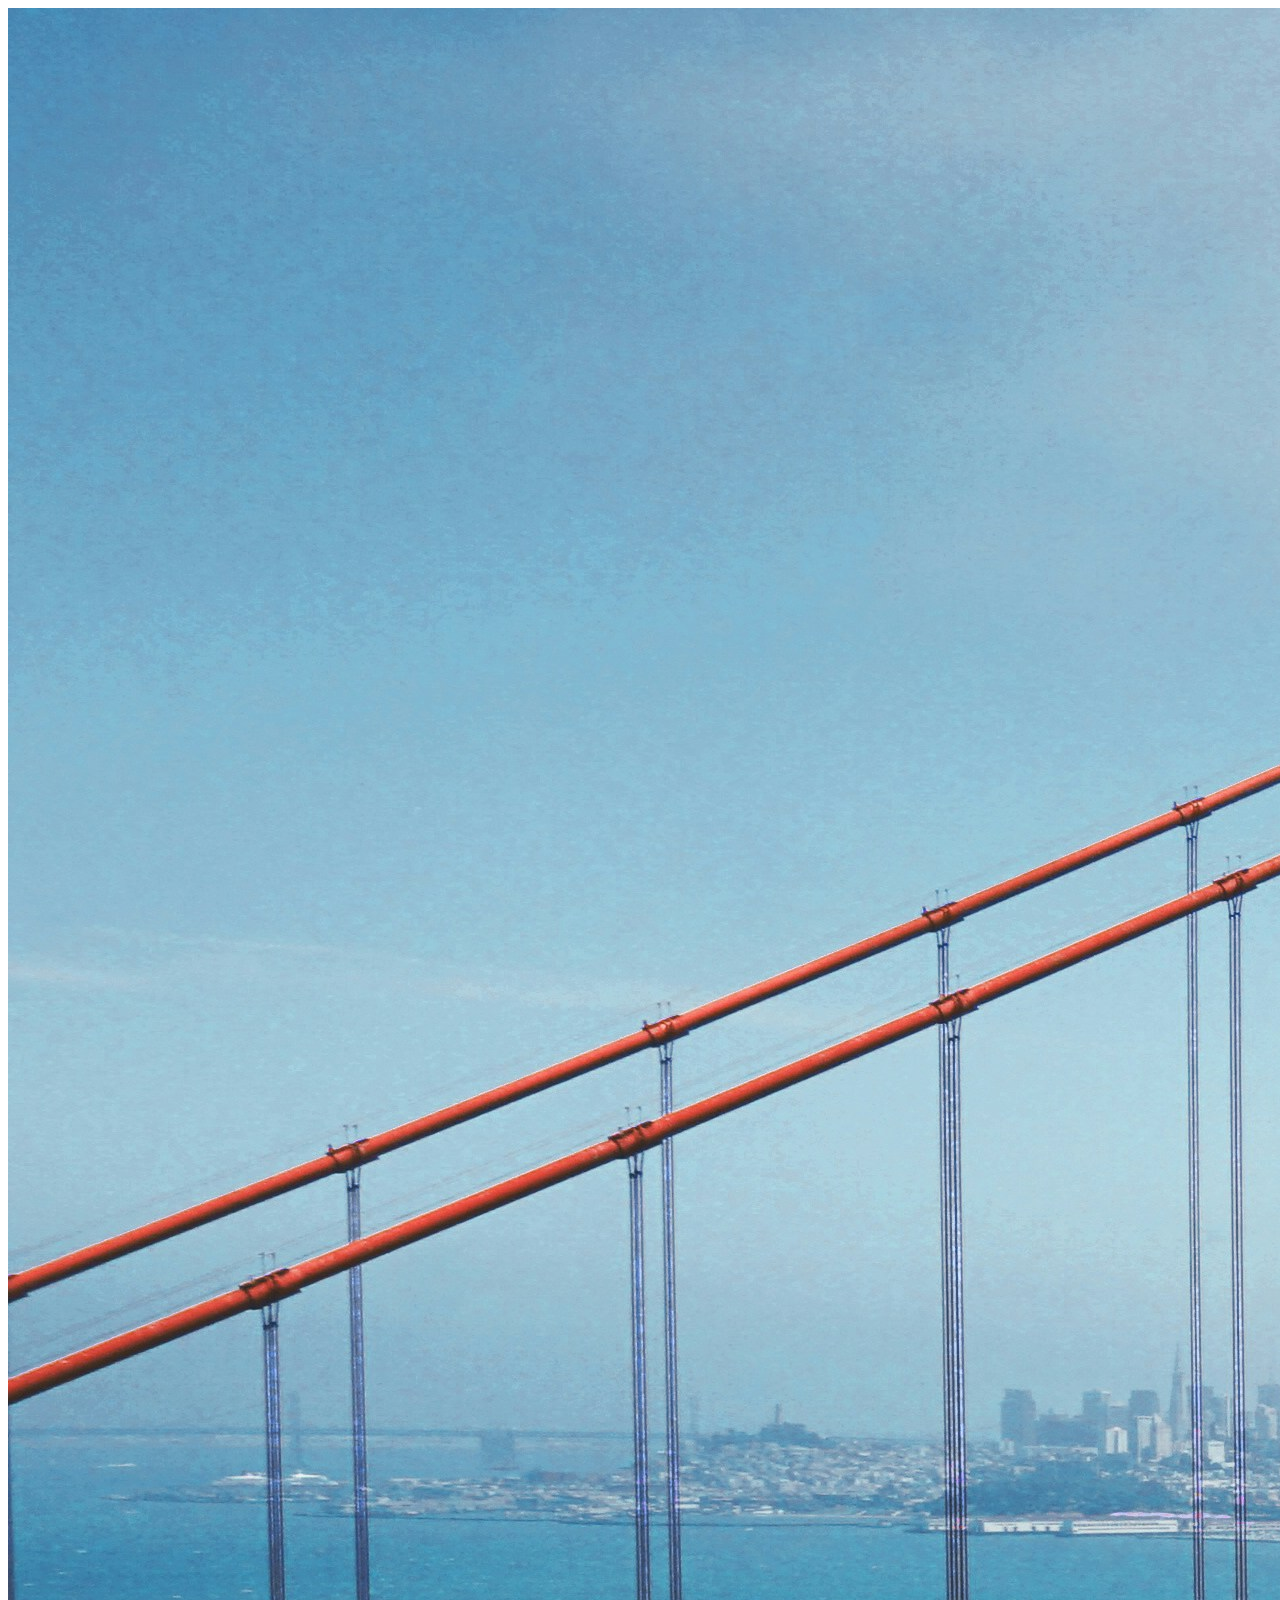
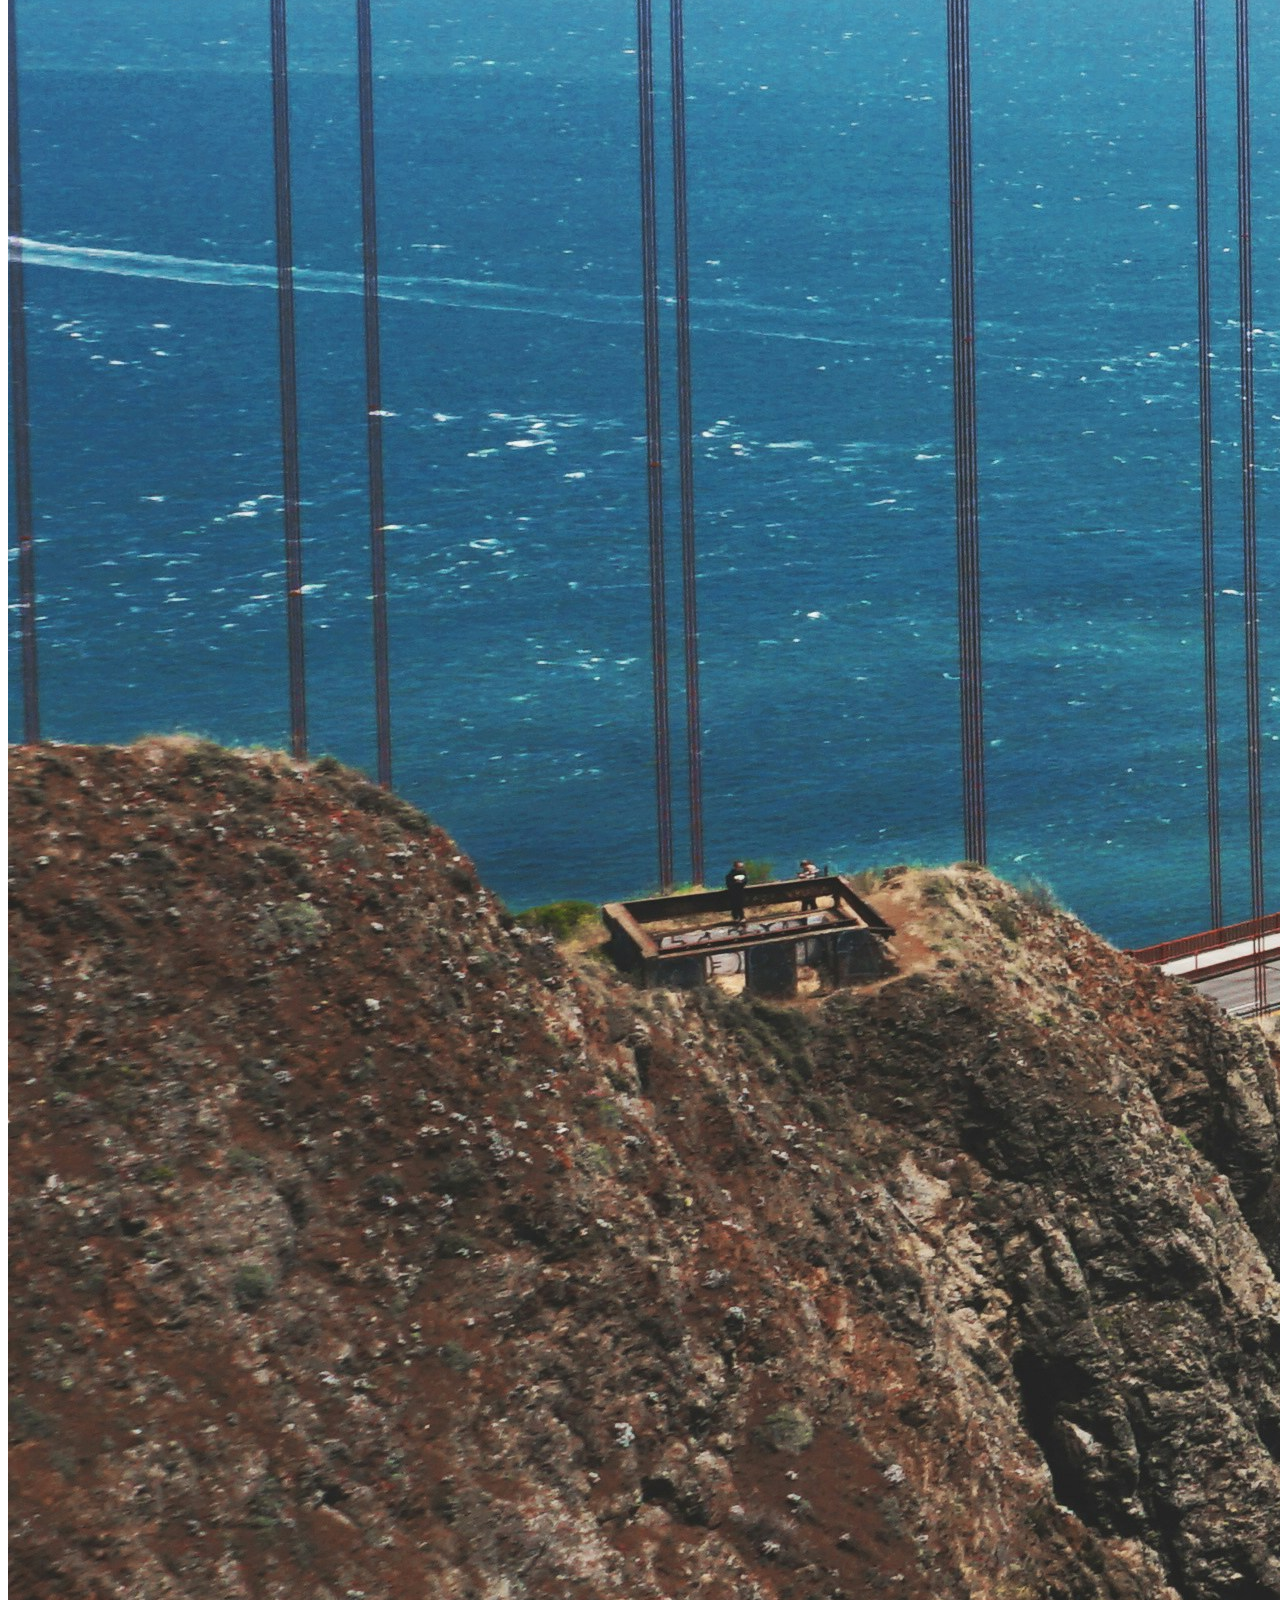
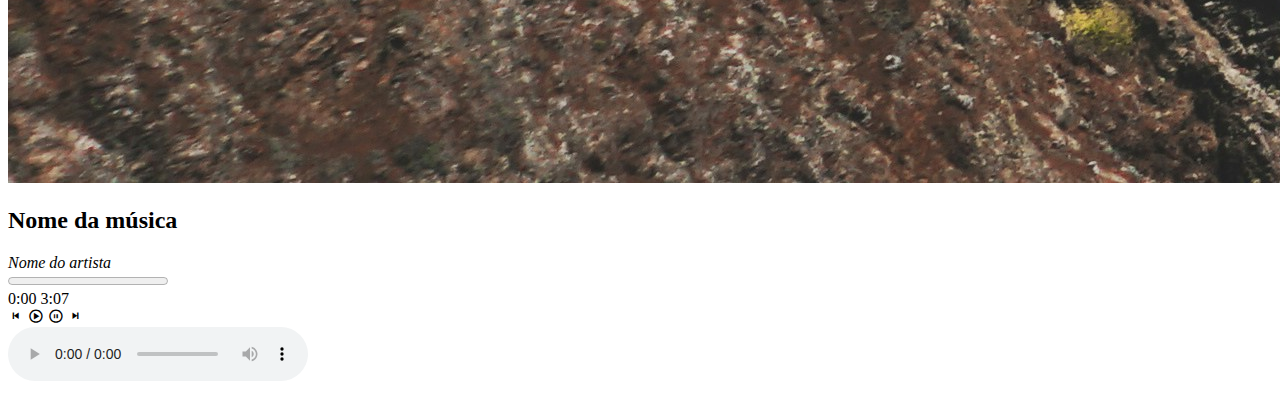
==== player_musica/index.html @ 00022dda "feat: adicionando estrutura do player de músicas" ====
<!DOCTYPE html>
<html lang="pt-BR">
<head>
    <meta charset="UTF-8">
    <meta name="viewport" content="width=device-width, initial-scale=1.0">
    <link href='https://unpkg.com/boxicons@2.1.4/css/boxicons.min.css' rel='stylesheet'>
    <link rel="stylesheet" href="css/style.css">
    <title>Player de música</title>
</head>
<body>
    <img src="assets/img/img8.jpg" alt="Esta imagem não foi carregada com sucesso">
    <div class="descricao">
        <h2>Nome da música</h2>
        <i>Nome do artista</i>
    </div>
    <div class="duracao">
        <div class="barra">
            <progress value="0" max="1"></progress>
            <div class="ponto"></div>
        </div>
        <div class="tempo">
            <span class="fimMusica">0:00</span>
            <span class="inicioMusica">3:07</span>  
    </div>
    <div class="player">
        <i class='bx bx-skip-previous' ></i>
        <i class='bx bx-play-circle' ></i>
        <i class='bx bx-pause-circle' ></i>
        <i class='bx bx-skip-next' ></i>
    </div>
    <audio src="assets/audio/California King - Bail Bonds.mp3" controls></audio>    

</body>
</html>
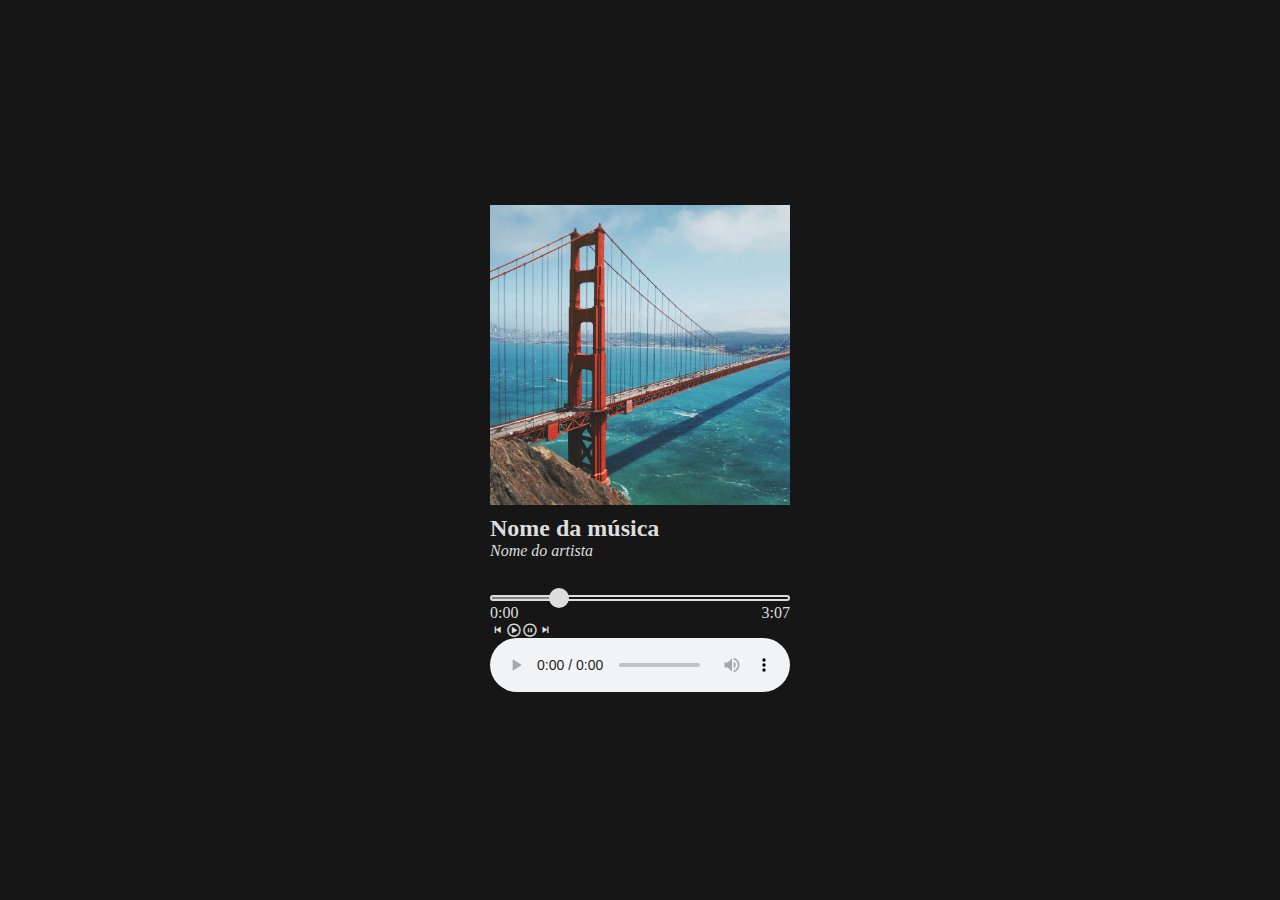
==== commit 860393c3: "refactor: alterando classe de botões" ====
--- a/player_musica/index.html
+++ b/player_musica/index.html
@@ -23,10 +23,10 @@
             <span class="inicioMusica">3:07</span>  
     </div>
     <div class="player">
-        <i class='bx bx-skip-previous' ></i>
-        <i class='bx bx-play-circle' ></i>
-        <i class='bx bx-pause-circle' ></i>
-        <i class='bx bx-skip-next' ></i>
+        <i class='bx bx-skip-previous btn-setas' ></i>
+        <i class='bx bx-play-circle btn-play' ></i>
+        <i class='bx bx-pause-circle btn-pause' ></i>
+        <i class='bx bx-skip-next btn-setas' ></i>
     </div>
     <audio src="assets/audio/California King - Bail Bonds.mp3" controls></audio>    
 
--- a/player_musica/css/style.css
+++ b/player_musica/css/style.css
@@ -0,0 +1,69 @@
+*{
+    padding: 0;
+    margin: 0;
+    box-sizing: border-box;
+}
+
+img{
+    width: 300px;
+    height: 300px;
+    object-fit: cover;
+}
+
+body, html{
+    display: flex;
+    flex-direction: column;
+    align-items: center;
+    justify-content: center;
+    height: 100vh;
+    background-color: #161616;
+    color: #ddd;
+}
+
+.descricao{
+    width: 300px;
+    margin: 10px 0 10px 0;
+}
+
+.duracao{
+    width: 300px;
+    margin-top: 25px;
+}
+
+.barra{
+    display: flex;
+    width: 300px;
+    height: 6px;
+    border: 2px solid #ddd;
+    border-radius: 5px;
+    align-items: center;
+    justify-content: flex-start;
+}
+
+progress{
+    height: 100%;
+    width: 20%;
+    background-color: #161616;
+  
+}
+
+.ponto{
+    width: 20px;
+    height: 20px;
+    background-color: #ddd;
+    border-radius: 50%;
+    margin-left: -2px;
+}
+
+.tempo{
+    display: flex;
+    justify-content: space-between;
+    width: 300px;
+    margin-top: 3px;
+}
+
+.player{
+    display: flex;
+
+}
+
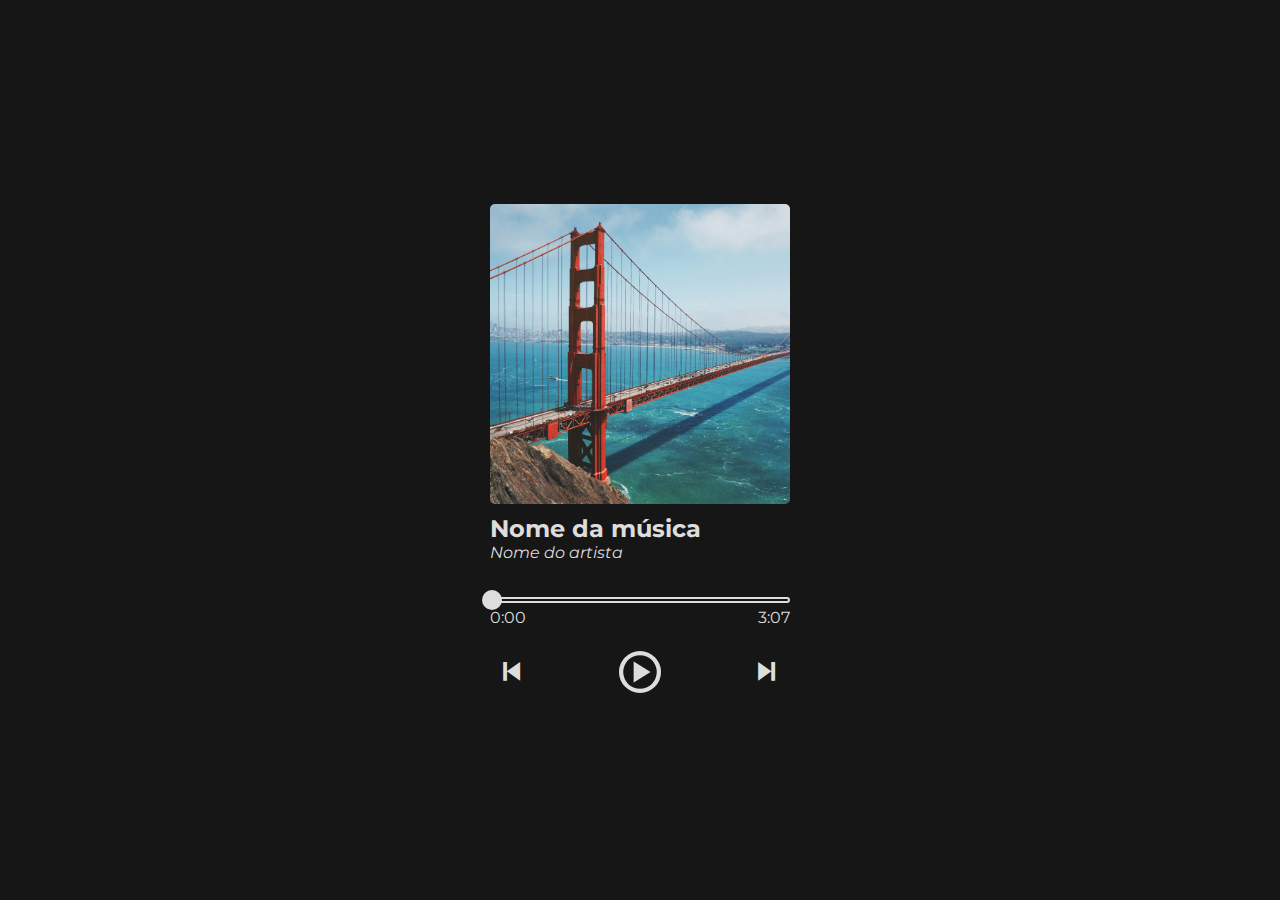
==== commit c2c9cebc: "feat: criando function para tocar música" ====
--- a/player_musica/index.html
+++ b/player_musica/index.html
@@ -28,7 +28,8 @@
         <i class='bx bx-pause-circle btn-pause' ></i>
         <i class='bx bx-skip-next btn-setas' ></i>
     </div>
-    <audio src="assets/audio/California King - Bail Bonds.mp3" controls></audio>    
+    <audio src="assets/audio/California King - Bail Bonds.mp3"></audio>
 
+    <script src="js/script.js"></script>
 </body>
 </html>--- a/player_musica/css/style.css
+++ b/player_musica/css/style.css
@@ -1,3 +1,6 @@
+
+@import url('https://fonts.googleapis.com/css2?family=Montserrat:ital,wght@0,100..900;1,100..900&family=Orbitron:wght@500&family=Roboto+Mono:ital,wght@0,100..700;1,100..700&display=swap');
+
 *{
     padding: 0;
     margin: 0;
@@ -8,9 +11,11 @@
     width: 300px;
     height: 300px;
     object-fit: cover;
+    border-radius: 5px;
 }
 
 body, html{
+    font-family: 'Montserrat', sans-serif;
     display: flex;
     flex-direction: column;
     align-items: center;
@@ -42,7 +47,7 @@
 
 progress{
     height: 100%;
-    width: 20%;
+    width: 0;
     background-color: #161616;
   
 }
@@ -52,18 +57,34 @@
     height: 20px;
     background-color: #ddd;
     border-radius: 50%;
-    margin-left: -2px;
+    margin-left: -10px;
 }
 
 .tempo{
     display: flex;
     justify-content: space-between;
     width: 300px;
-    margin-top: 3px;
+    margin-top: 5px;
 }
 
 .player{
+    width: 300px;
     display: flex;
-
+    align-items: center;
+    justify-content: space-between;
+    margin-top: 20px;
 }
 
+.btn-play, .btn-pause{
+    font-size: 50px;
+    cursor: pointer;
+}
+
+.btn-setas{
+    font-size: 45px;
+    cursor: pointer;
+}
+
+.btn-pause{
+    display: none;
+}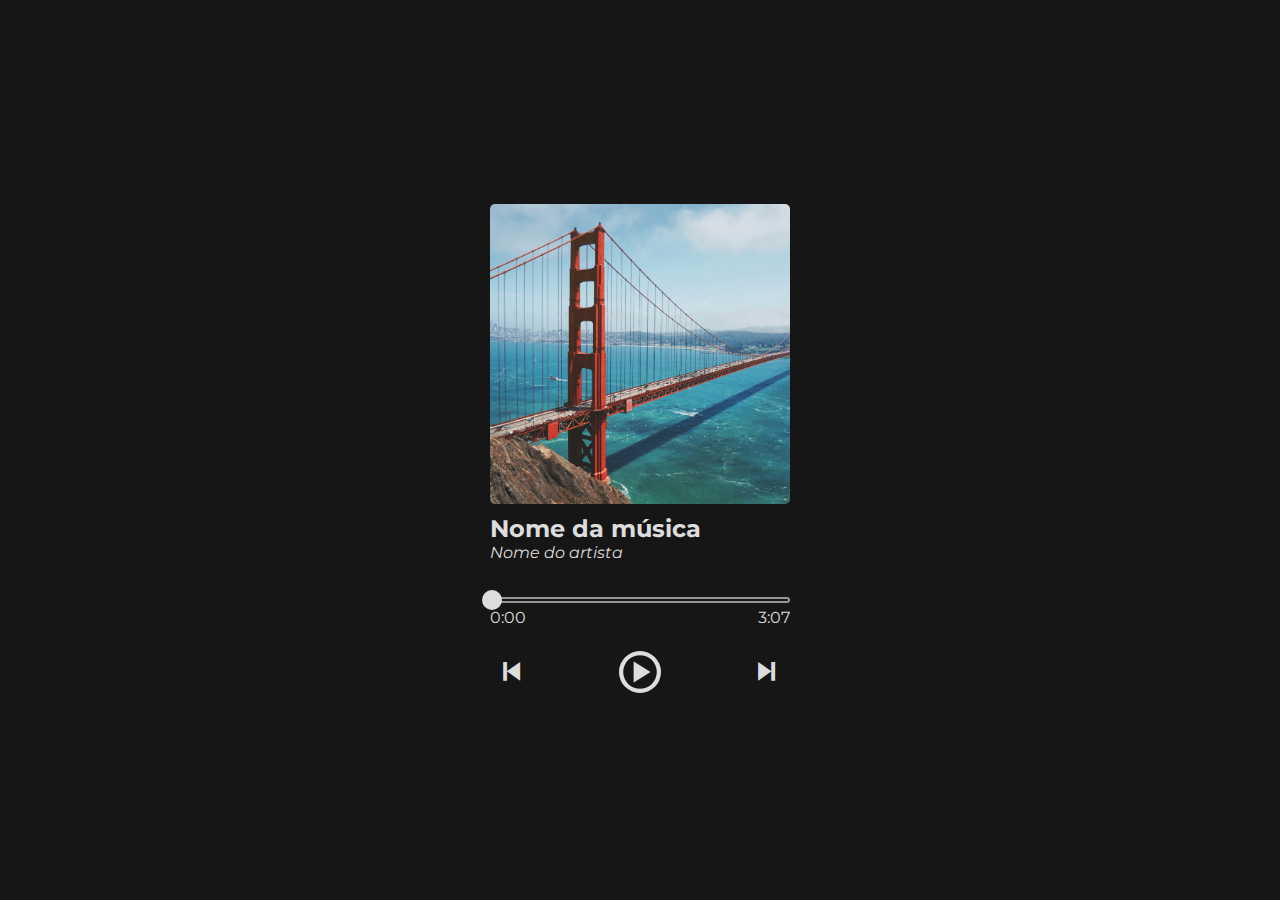
==== commit 60985b52: "feat: criando function para atualizar a barra de acordo com a música" ====
--- a/player_musica/index.html
+++ b/player_musica/index.html
@@ -19,8 +19,8 @@
             <div class="ponto"></div>
         </div>
         <div class="tempo">
-            <span class="fimMusica">0:00</span>
-            <span class="inicioMusica">3:07</span>  
+            <span class="inicioMusica">0:00</span>
+            <span class="fimMusica">3:07</span>  
     </div>
     <div class="player">
         <i class='bx bx-skip-previous btn-setas' ></i>
--- a/player_musica/css/style.css
+++ b/player_musica/css/style.css
@@ -39,7 +39,7 @@
     display: flex;
     width: 300px;
     height: 6px;
-    border: 2px solid #ddd;
+    border: 2px solid #989898;
     border-radius: 5px;
     align-items: center;
     justify-content: flex-start;
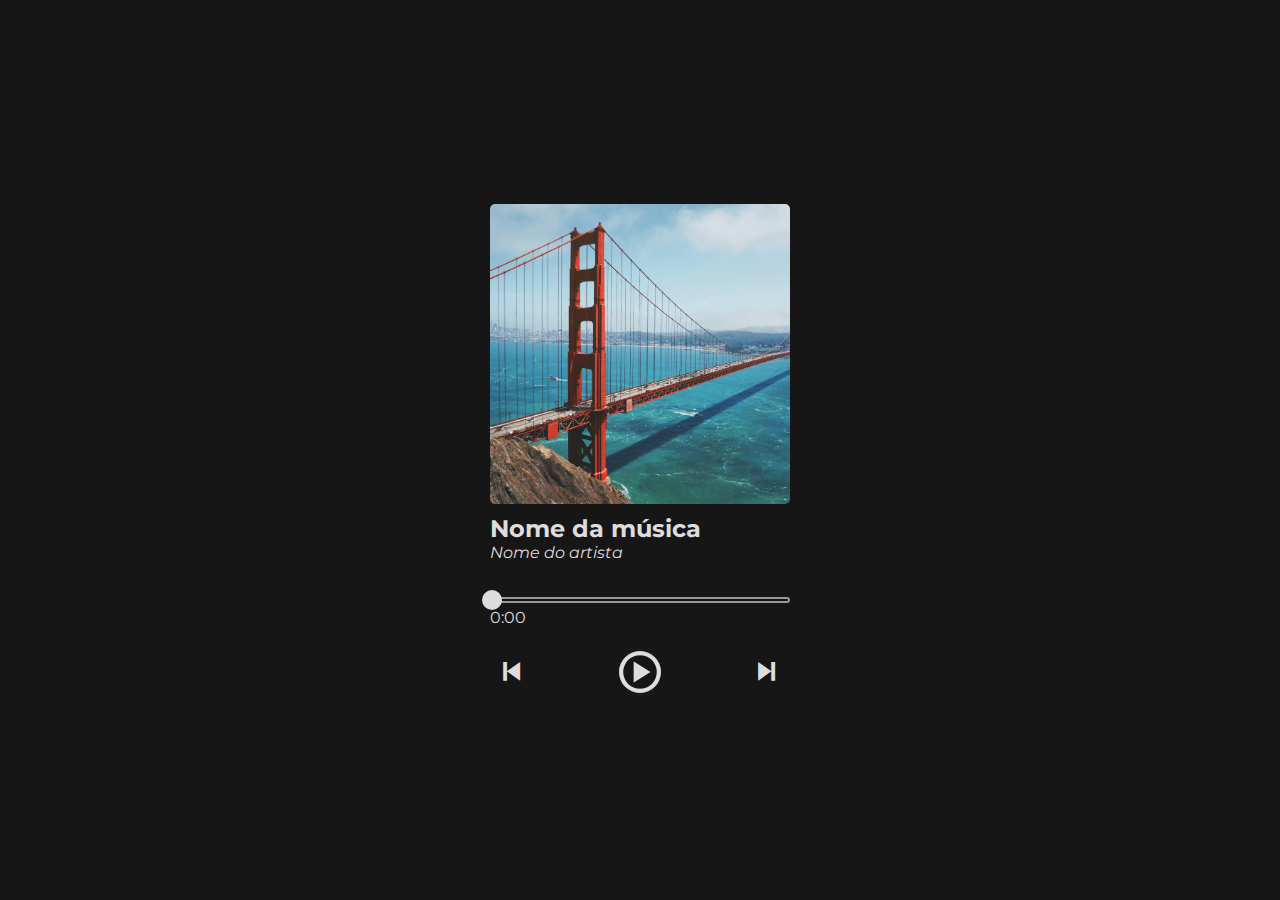
==== commit 139d3aed: "refactor: refatorando js" ====
--- a/player_musica/index.html
+++ b/player_musica/index.html
@@ -8,7 +8,7 @@
     <title>Player de música</title>
 </head>
 <body>
-    <img src="assets/img/img8.jpg" alt="Esta imagem não foi carregada com sucesso">
+    <img src="assets/img/california.jpg" alt="Esta imagem não foi carregada com sucesso">
     <div class="descricao">
         <h2>Nome da música</h2>
         <i>Nome do artista</i>
@@ -20,13 +20,13 @@
         </div>
         <div class="tempo">
             <span class="inicioMusica">0:00</span>
-            <span class="fimMusica">3:07</span>  
+            <span class="fimMusica"></span>  
     </div>
     <div class="player">
-        <i class='bx bx-skip-previous btn-setas' ></i>
+        <i class='bx bx-skip-previous btn-setas anterior' ></i>
         <i class='bx bx-play-circle btn-play' ></i>
         <i class='bx bx-pause-circle btn-pause' ></i>
-        <i class='bx bx-skip-next btn-setas' ></i>
+        <i class='bx bx-skip-next btn-setas proxima' ></i>
     </div>
     <audio src="assets/audio/California King - Bail Bonds.mp3"></audio>
 
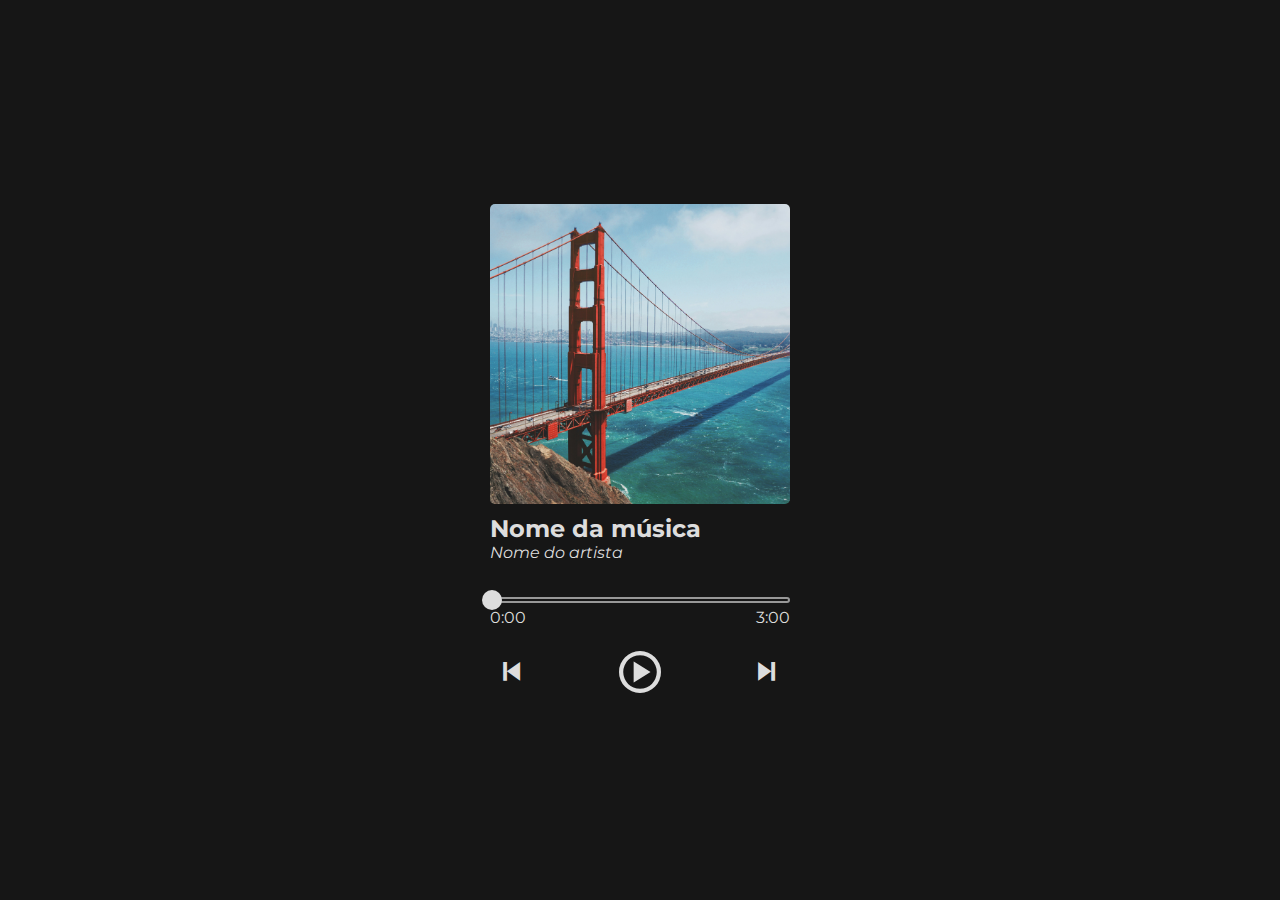
==== commit 7f475b4f: "feat: alterando músicas através dos botões" ====
--- a/player_musica/index.html
+++ b/player_musica/index.html
@@ -20,7 +20,7 @@
         </div>
         <div class="tempo">
             <span class="inicioMusica">0:00</span>
-            <span class="fimMusica"></span>  
+            <span class="fimMusica">3:00</span>  
     </div>
     <div class="player">
         <i class='bx bx-skip-previous btn-setas anterior' ></i>
